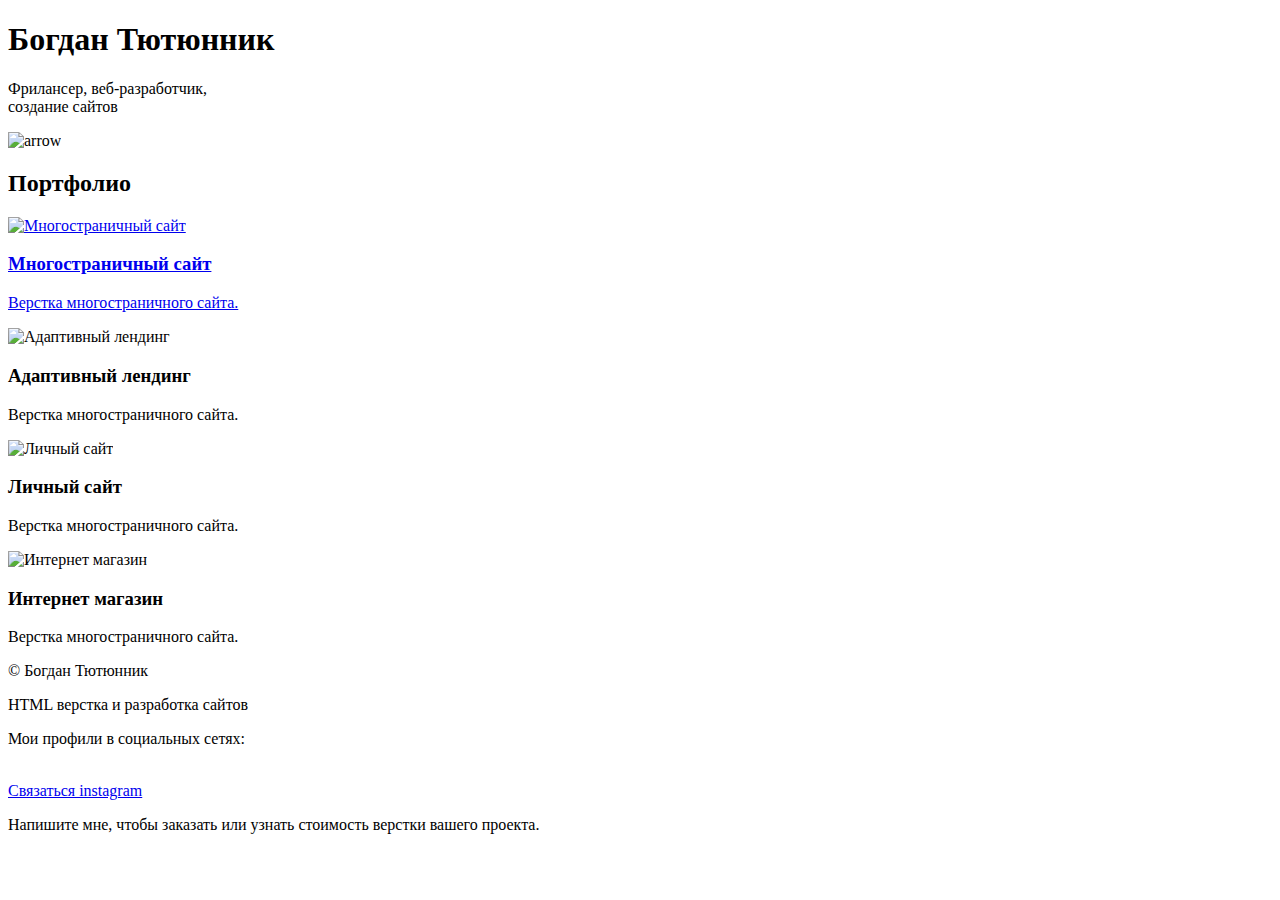
==== index.html @ beedc9cf "Add files via upload" ====
<!DOCTYPE html>
<html lang="en">

<head>
    <meta charset="UTF-8">
    <meta http-equiv="X-UA-Compatible" content="IE=edge">
    <meta name="viewport" content="width=device-width, initial-scale=1.0">
    <title>PORTFOLIO</title>
    <link rel="stylesheet" href="./css/main.css">
    <link rel="preconnect" href="https://fonts.googleapis.com">
    <link rel="preconnect" href="https://fonts.gstatic.com" crossorigin>
    <link href="https://fonts.googleapis.com/css2?family=Montserrat:wght@400;600;700&display=swap" rel="stylesheet">
</head>

<body>
    <div class="header">
        <h1 class="header-title">Богдан Тютюнник</h1>
        <p class="header-subtitle">Фрилансер, веб-разработчик,<br>создание сайтов</p>
        <div class="header-arrow">
            <img src="./img/header/icon.svg" alt="arrow">
        </div>
    </div>
    <div class="portfolio">
        <div class="container">
            <h2 class="portfolio-header">Портфолио</h2>
            <div class="portfolio-cards-wrapper">
                <div class="card">
                    <a href="forest-travel.html" class="card-link">
                        <img class="card-img" src="./img/portfolio/forest.jpg.jpg" alt="Многостраничный сайт">
                        <h3 class="card-title">Многостраничный сайт</h3>
                        <p>Верстка многостраничного сайта.</p>
                    </a>
                </div>
                <div class="card">
                    <img class="card-img" src="./img/portfolio/unit.jpg.jpg" alt="Адаптивный лендинг">
                    <h3 class="card-title">Адаптивный лендинг</h3>
                    <p>Верстка многостраничного сайта.</p>
                </div>
                <div class="card">
                    <img class="card-img" src="./img/portfolio/portfolio.jpg.jpg" alt="Личный сайт ">
                    <h3 class="card-title">Личный сайт</h3>
                    <p>Верстка многостраничного сайта.</p>
                </div>
                <div class="card">
                    <img class="card-img" src="./img/portfolio/quantum.jpg.jpg" alt="Интернет магазин">
                    <h3 class="card-title">Интернет магазин</h3>
                    <p>Верстка многостраничного сайта.</p>
                </div>
            </div>

        </div>
    </div>
    <div class="footer">
        <div class="container">
            <div class="footer-row">
                <div class="footer-copyright footer-col">
                    <div class="footer-copyright-name">© Богдан Тютюнник</div>
                    <p>HTML верстка и разработка сайтов</p>
                </div>
                <div class="footer-icons footer-col">
                    <p>Мои профили в социальных сетях:</p>
                    <div class="footer-icons-row">
                        <a href="https://instagram.com/ever.young.man?igshid=YmMyMTA2M2Y="><img src="./img/social/instagram.svg" alt=""></a>
                        <a href="https://www.facebook.com/profile.php?id=100017195525974"><img src="./img/social/facebook.svg" alt=""></a>
                        <a href="https://www.linkedin.com/in/bohdan-tiutiunnyk/"><img src="./img/social/linkedin-in-brands.svg" alt=""></a>
                        <a href="https://github.com/bohdanfront"><img src="./img/social/github-brands.svg" alt=""></a>
                    </div>
                </div>
                <div class="footer-contacts footer-col">
                    <a href="https://instagram.com/ever.young.man?igshid=YmMyMTA2M2Y=" class="footer-button">Связаться instagram</a>
                    <p>Напишите мне, чтобы заказать или узнать стоимость верстки вашего проекта.</p>
                </div>
            </div>
        </div>
    </div>



</body>

</html>
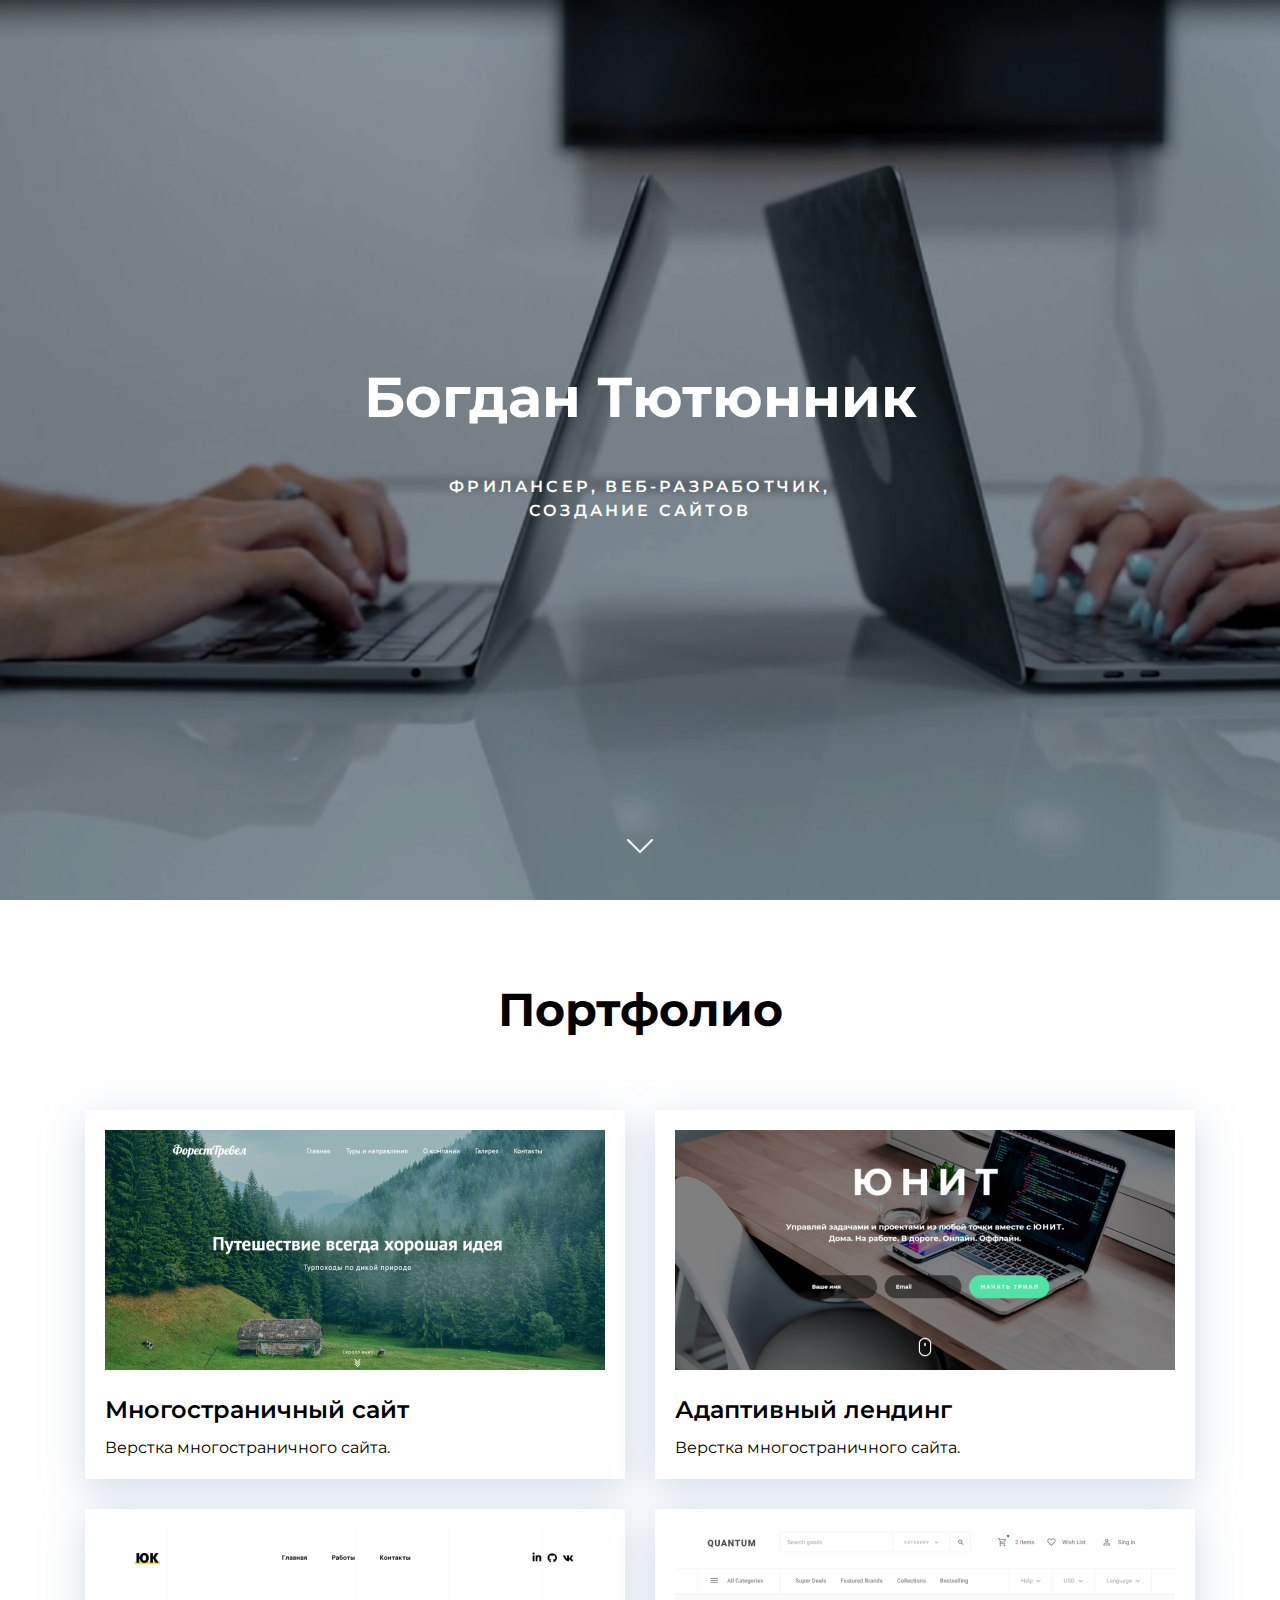
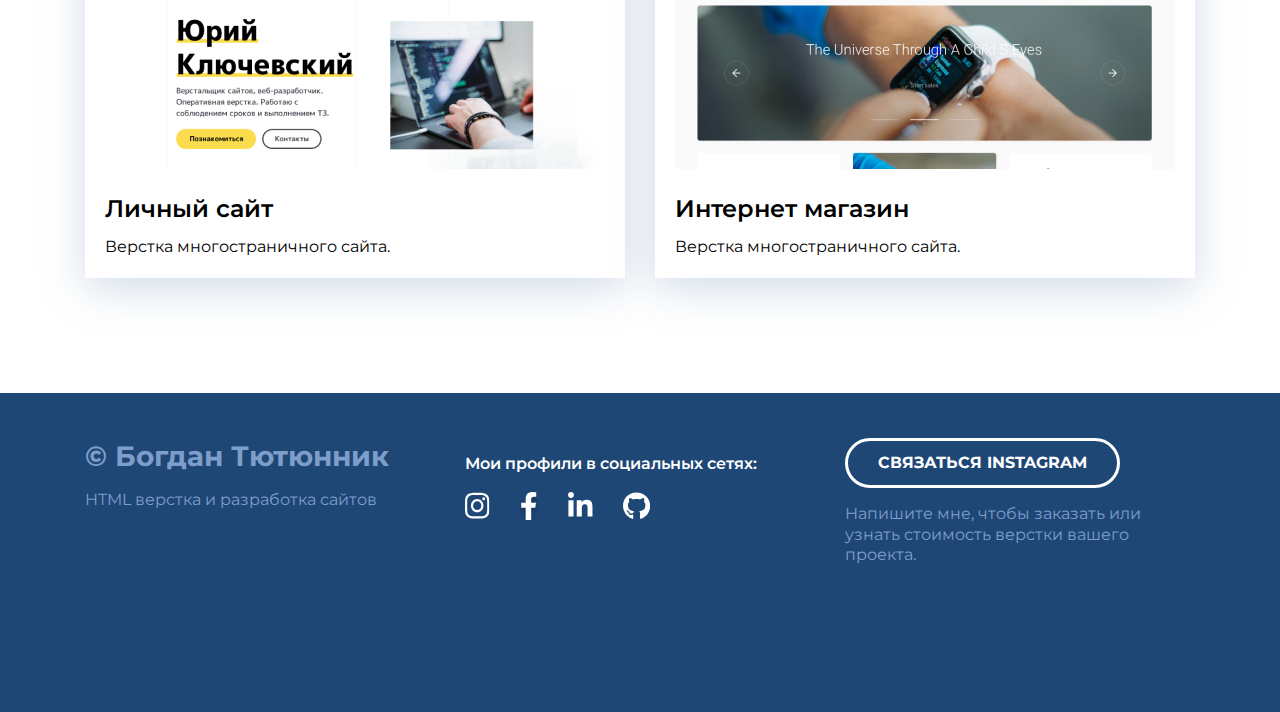
==== commit 54b98574: "Add files via upload" ====
--- a/index.html
+++ b/index.html
@@ -7,21 +7,22 @@
     <meta name="viewport" content="width=device-width, initial-scale=1.0">
     <title>PORTFOLIO</title>
     <link rel="stylesheet" href="./css/main.css">
+    <link rel="stylesheet" href="./css/media.css">
     <link rel="preconnect" href="https://fonts.googleapis.com">
     <link rel="preconnect" href="https://fonts.gstatic.com" crossorigin>
     <link href="https://fonts.googleapis.com/css2?family=Montserrat:wght@400;600;700&display=swap" rel="stylesheet">
 </head>
 
 <body>
-    <div class="header">
+    <header class="header" id="header">
         <h1 class="header-title">Богдан Тютюнник</h1>
         <p class="header-subtitle">Фрилансер, веб-разработчик,<br>создание сайтов</p>
-        <div class="header-arrow">
+        <a href="#portfolio" class="header-arrow">
             <img src="./img/header/icon.svg" alt="arrow">
-        </div>
-    </div>
-    <div class="portfolio">
-        <div class="container">
+        </a>
+    </header>
+    <main class="portfolio">
+        <section class="container" id="portfolio">
             <h2 class="portfolio-header">Портфолио</h2>
             <div class="portfolio-cards-wrapper">
                 <div class="card">
@@ -32,25 +33,30 @@
                     </a>
                 </div>
                 <div class="card">
-                    <img class="card-img" src="./img/portfolio/unit.jpg.jpg" alt="Адаптивный лендинг">
-                    <h3 class="card-title">Адаптивный лендинг</h3>
-                    <p>Верстка многостраничного сайта.</p>
+                    <a href="forest-travel.html" class="card-link">
+                        <img class="card-img" src="./img/portfolio/unit.jpg.jpg" alt="Адаптивный лендинг">
+                        <h3 class="card-title">Адаптивный лендинг</h3>
+                        <p>Верстка многостраничного сайта.</p>
+                    </a>
                 </div>
                 <div class="card">
-                    <img class="card-img" src="./img/portfolio/portfolio.jpg.jpg" alt="Личный сайт ">
-                    <h3 class="card-title">Личный сайт</h3>
-                    <p>Верстка многостраничного сайта.</p>
+                    <a href="forest-travel.html" class="card-link">
+                        <img class="card-img" src="./img/portfolio/portfolio.jpg.jpg" alt="Личный сайт ">
+                        <h3 class="card-title">Личный сайт</h3>
+                        <p>Верстка многостраничного сайта.</p>
+                    </a>
                 </div>
                 <div class="card">
-                    <img class="card-img" src="./img/portfolio/quantum.jpg.jpg" alt="Интернет магазин">
-                    <h3 class="card-title">Интернет магазин</h3>
-                    <p>Верстка многостраничного сайта.</p>
+                    <a href="forest-travel.html" class="card-link">
+                        <img class="card-img" src="./img/portfolio/quantum.jpg.jpg" alt="Интернет магазин">
+                        <h3 class="card-title">Интернет магазин</h3>
+                        <p>Верстка многостраничного сайта.</p>
+                    </a>
                 </div>
             </div>
-
-        </div>
-    </div>
-    <div class="footer">
+        </section>
+    </main>
+    <footer class="footer">
         <div class="container">
             <div class="footer-row">
                 <div class="footer-copyright footer-col">
@@ -72,9 +78,11 @@
                 </div>
             </div>
         </div>
-    </div>
+    </footer>
 
-
+    <script src="./libs/jQuery/jquery-3.6.1.min.js"></script>
+    <script src="./libs/vibe/jquery.vide.min.js"></script>
+    <script src="./js/main.js"></script>
 
 </body>
 
--- a/css/main.css
+++ b/css/main.css
@@ -0,0 +1,276 @@
+* {
+    box-sizing: border-box;
+}
+
+html {
+    scroll-behavior: smooth;
+}
+
+body {
+    margin: 0;
+    font-family: 'Montserrat', sans-serif;
+    color: #000000;
+}
+
+img {
+    max-width: 100%;
+}
+
+.container {
+    max-width: 1140px;
+    margin-left: auto;
+    margin-right: auto;
+    padding-left: 15px;
+    padding-right: 15px;
+}
+
+.header {
+    width: 100%;
+    height: 100vh;
+    display: flex;
+    flex-direction: column;
+    justify-content: center;
+    align-items: center;
+    background-size: cover;
+    background-position: center;
+    position: relative;
+}
+
+.header-title {
+    margin: 0;
+    margin-bottom: 25px;
+    font-weight: 700;
+    font-size: 56px;
+    line-height: 130%;
+    text-align: center;
+    color: #ffffff;
+}
+
+.header-subtitle {
+    font-weight: 600;
+    font-size: 16px;
+    line-height: 150%;
+    text-align: center;
+    letter-spacing: 0.2em;
+    text-transform: uppercase;
+    color: #ffffff;
+}
+
+.header-arrow {
+    width: 48px;
+    height: 48px;
+    position: absolute;
+    bottom: 30px;
+    left: 50%;
+    transform: translate(-50%, 0);
+
+}
+
+.header-arrow img:hover {
+    transform: scale(1.04);
+}
+
+.portfolio {
+    padding-top: 80px;
+    padding-bottom: 115px;
+}
+
+.portfolio-header {
+    font-weight: 700;
+    font-size: 46px;
+    line-height: 130%;
+    text-align: center;
+    color: #000000;
+    margin: 0;
+    margin-bottom: 70px;
+}
+
+.portfolio-cards-wrapper {
+    display: flex;
+    flex-wrap: wrap;
+    justify-content: space-between;
+}
+
+.card {
+    background-color: #ffffff;
+    max-width: 540px;
+    margin-bottom: 30px;
+    box-shadow: 0px 10px 40px rgba(126, 155, 189, 0.35);
+    transition: transform 0.2s ease-in;
+}
+
+.card:hover {
+    transform: translateY(-15px);
+}
+
+.card-link {
+    text-decoration: none;
+    display: block;
+    color: #000000;
+    padding: 20px;
+    transition: color 0.2s ease-in;
+}
+
+.card-link:hover {
+    color: rgb(39, 91, 236);
+}
+
+.card:last-child,
+.card:nth-last-child(2) {
+    margin-bottom: 0;
+}
+
+.card-img {
+    margin-bottom: 20px;
+}
+
+.card-title {
+    margin: 0;
+    margin-bottom: 13px;
+    font-weight: 600;
+    font-size: 24px;
+    line-height: 130%;
+}
+
+.card p {
+    font-weight: 400;
+    font-size: 16px;
+    line-height: 130%;
+    margin: 0;
+}
+
+.footer {
+    padding-top: 45px;
+    padding-bottom: 130px;
+    background: #1E4776;
+    color: #ffffff;
+}
+
+.footer-row {
+    display: flex;
+    justify-content: space-between;
+}
+
+.footer-col {
+    max-width: 350px;
+    flex-grow: 1;
+}
+
+.footer-copyright {
+    color: #7E9EC9;
+    line-height: 1.3;
+}
+
+.footer-copyright-name {
+    font-weight: 700;
+    font-size: 28px;
+    margin-bottom: 15px;
+}
+
+.footer-copyright-name p {
+    font-style: 16px;
+    font-weight: 600;
+    margin: 0;
+    margin-bottom: 15px;
+}
+
+.footer-icons p {
+    font-weight: 600;
+    font-size: 16px;
+    line-height: 1.3;
+}
+
+.footer-icons-row {
+    display: flex;
+    align-items: center;
+}
+
+.footer-icons-row>*+* {
+    margin-left: 30px;
+}
+
+.footer-icons-row a:hover {
+    transform: scale(1.04);
+    cursor: pointer;
+}
+
+.footer-button {
+    display: inline-block;
+    border: 3px solid #FFFFFF;
+    border-radius: 50px;
+    color: #FFFFFF;
+    height: 50px;
+    padding-left: 30px;
+    padding-right: 30px;
+    line-height: 44px;
+    font-weight: 700;
+    font-size: 16px;
+    text-transform: uppercase;
+    text-decoration: none;
+    cursor: pointer;
+    transition: all 0.2s ease-in;
+}
+
+.footer-contacts p {
+    font-size: 16px;
+    line-height: 1.3;
+    color: #7E9EC9;
+    margin-bottom: 15px 0;
+}
+
+.footer-contacts a:hover {
+    transform: scale(1.04);
+}
+
+.project {
+    padding: 80px 0 120px 0;
+    text-align: center;
+}
+
+.project-header {
+    margin: 0;
+    margin-bottom: 40px;
+    font-weight: 700;
+    font-size: 46px;
+    line-height: 1.3;
+    text-align: center;
+    color: #000000;
+}
+
+.project-img {
+    margin-bottom: 70px;
+}
+
+.project-description {
+    max-width: 730px;
+    margin: 0 auto 60px;
+}
+
+.project-description p {
+    margin-top: 0;
+    margin-bottom: 15px;
+    font-size: 16px;
+    line-height: 1.5;
+}
+
+.project-btn-back {
+    display: inline-block;
+    border: 3px solid #275BEC;
+    border-radius: 50px;
+    color: #275BEC;
+    height: 60px;
+    padding-left: 30px;
+    padding-right: 30px;
+    line-height: 54px;
+    font-weight: 700;
+    font-size: 16px;
+    text-transform: uppercase;
+    text-decoration: none;
+    cursor: pointer;
+    transition: all 0.2s ease-in;
+}
+
+.container a:hover {
+    transform: scale(1.04);
+}
+
--- a/css/media.css
+++ b/css/media.css
@@ -0,0 +1,114 @@
+@media (max-width:1140px) {
+    .card {
+        width: calc(50% - 15px);
+    }
+
+    .footer {
+        padding-top: 40px;
+        padding-bottom: 60px;
+    }
+
+    .footer-row {
+        flex-direction: column-reverse;
+        align-items: center;
+        text-align: center;
+    }
+
+    .footer-col {
+        margin-bottom: 50px;
+    }
+
+    .footer-col:first-child {
+        margin-bottom: 0;
+    }
+}
+
+@media (max-width:760px) {
+    .header-title {
+        font-size: 32px;
+    }
+
+    .header-subtitle {
+        font-size: 14px;
+    }
+
+    .portfolio {
+        padding-top: 40px;
+        padding-bottom: 60px;
+    }
+
+    .portfolio-header {
+        font-size: 32px;
+        margin-bottom: 30px;
+    }
+
+    .portfolio-cards-wrapper {
+        justify-content: center;
+    }
+
+    .card {
+        width: 100%;
+        max-width: 530px;
+    }
+
+    card:nth-last-child(2) {
+        margin-bottom: 30px;
+    }
+
+    .card-link {
+        padding: 15px;
+    }
+
+    .car-img {
+        margin-bottom: 10px;
+    }
+
+    .card-title {
+        font-size: 18px;
+        margin-bottom: 10px;
+    }
+
+    .card p {
+        font-size: 14px;
+    }
+
+    .footer-copyright-name {
+        font-size: 18px;
+        margin-bottom: 5px;
+    }
+    
+    .footer-copyright p {
+        font-size: 14px;
+    }
+
+    .footer-icons p {
+        font-size: 14px;
+    }
+
+    .footer-contacts p {
+        font-size: 14px;
+    }
+
+    .project {
+        padding: 40px 0 60px;
+    }
+
+    .project-header {
+        font-size: 28px;
+        margin-bottom: 30px;
+    }
+
+    .project-img {
+        margin-bottom: 20px;
+    }
+
+    .project-description {
+        margin-bottom: 50px;
+    }
+
+    .project-btn-back {
+        padding: 0 10px;
+        width: 100%;
+        max-width: 320px;
+    }
+}
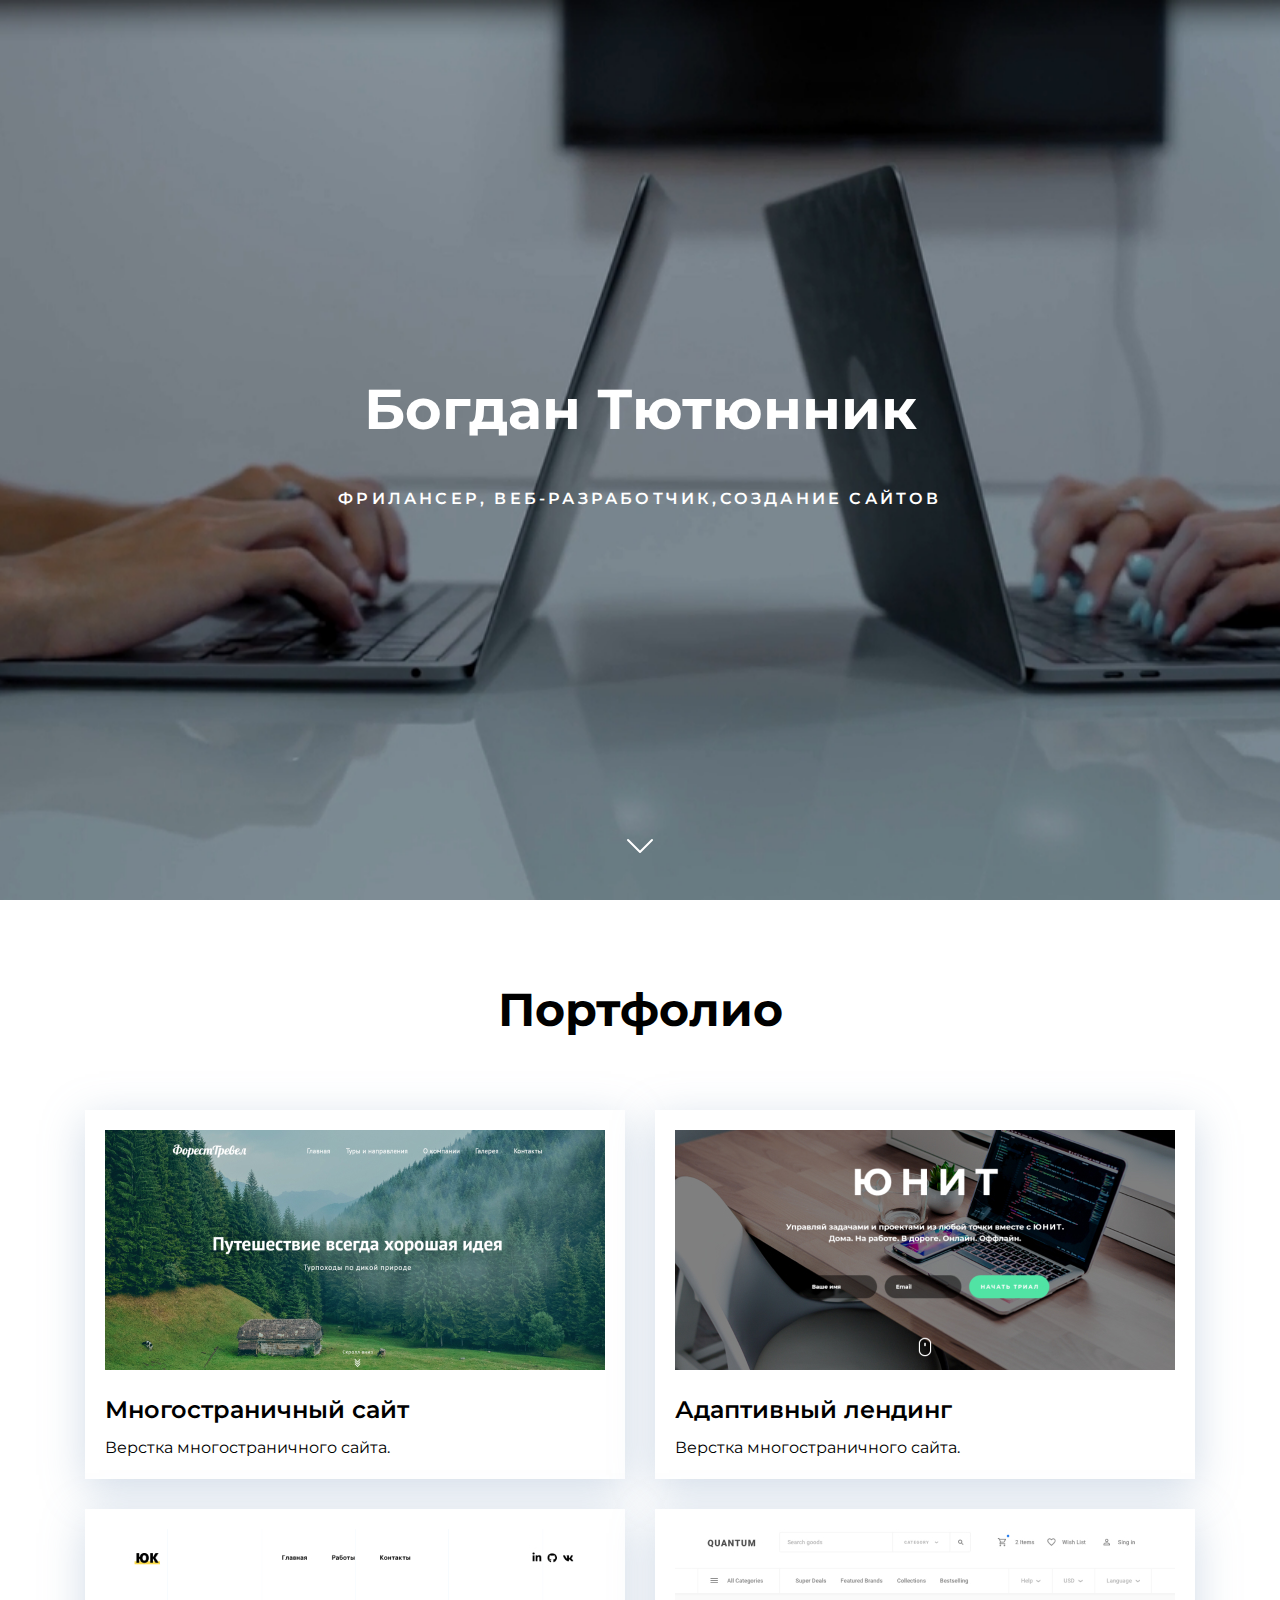
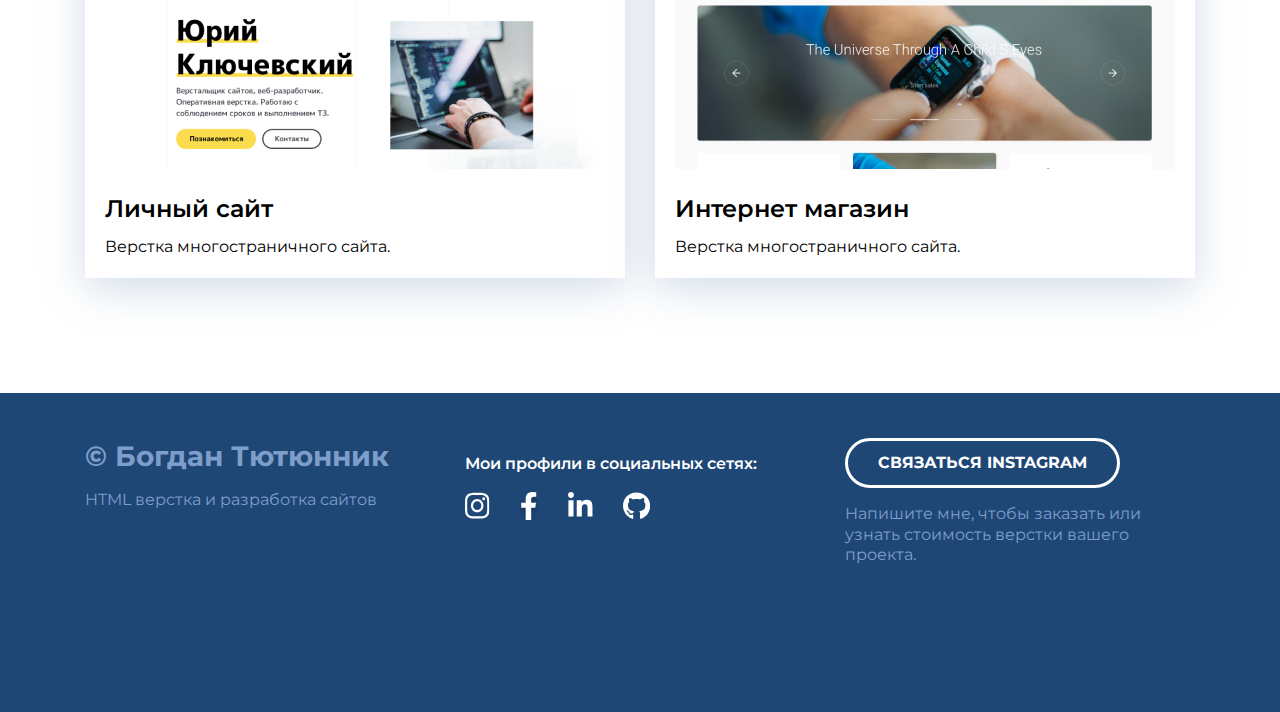
==== commit ffabc359: "Add files via upload" ====
--- a/index.html
+++ b/index.html
@@ -11,12 +11,16 @@
     <link rel="preconnect" href="https://fonts.googleapis.com">
     <link rel="preconnect" href="https://fonts.gstatic.com" crossorigin>
     <link href="https://fonts.googleapis.com/css2?family=Montserrat:wght@400;600;700&display=swap" rel="stylesheet">
+
+    <script src="./libs/jQuery/jquery-3.6.1.min.js"></script>
+    <script src="./libs/vibe/jquery.vide.min.js"></script>
+    <script src="./js/main.js"></script>
 </head>
 
 <body>
     <header class="header" id="header">
         <h1 class="header-title">Богдан Тютюнник</h1>
-        <p class="header-subtitle">Фрилансер, веб-разработчик,<br>создание сайтов</p>
+        <p class="header-subtitle">Фрилансер, веб-разработчик,создание сайтов</p>
         <a href="#portfolio" class="header-arrow">
             <img src="./img/header/icon.svg" alt="arrow">
         </a>
@@ -79,11 +83,6 @@
             </div>
         </div>
     </footer>
-
-    <script src="./libs/jQuery/jquery-3.6.1.min.js"></script>
-    <script src="./libs/vibe/jquery.vide.min.js"></script>
-    <script src="./js/main.js"></script>
-
 </body>
 
 </html>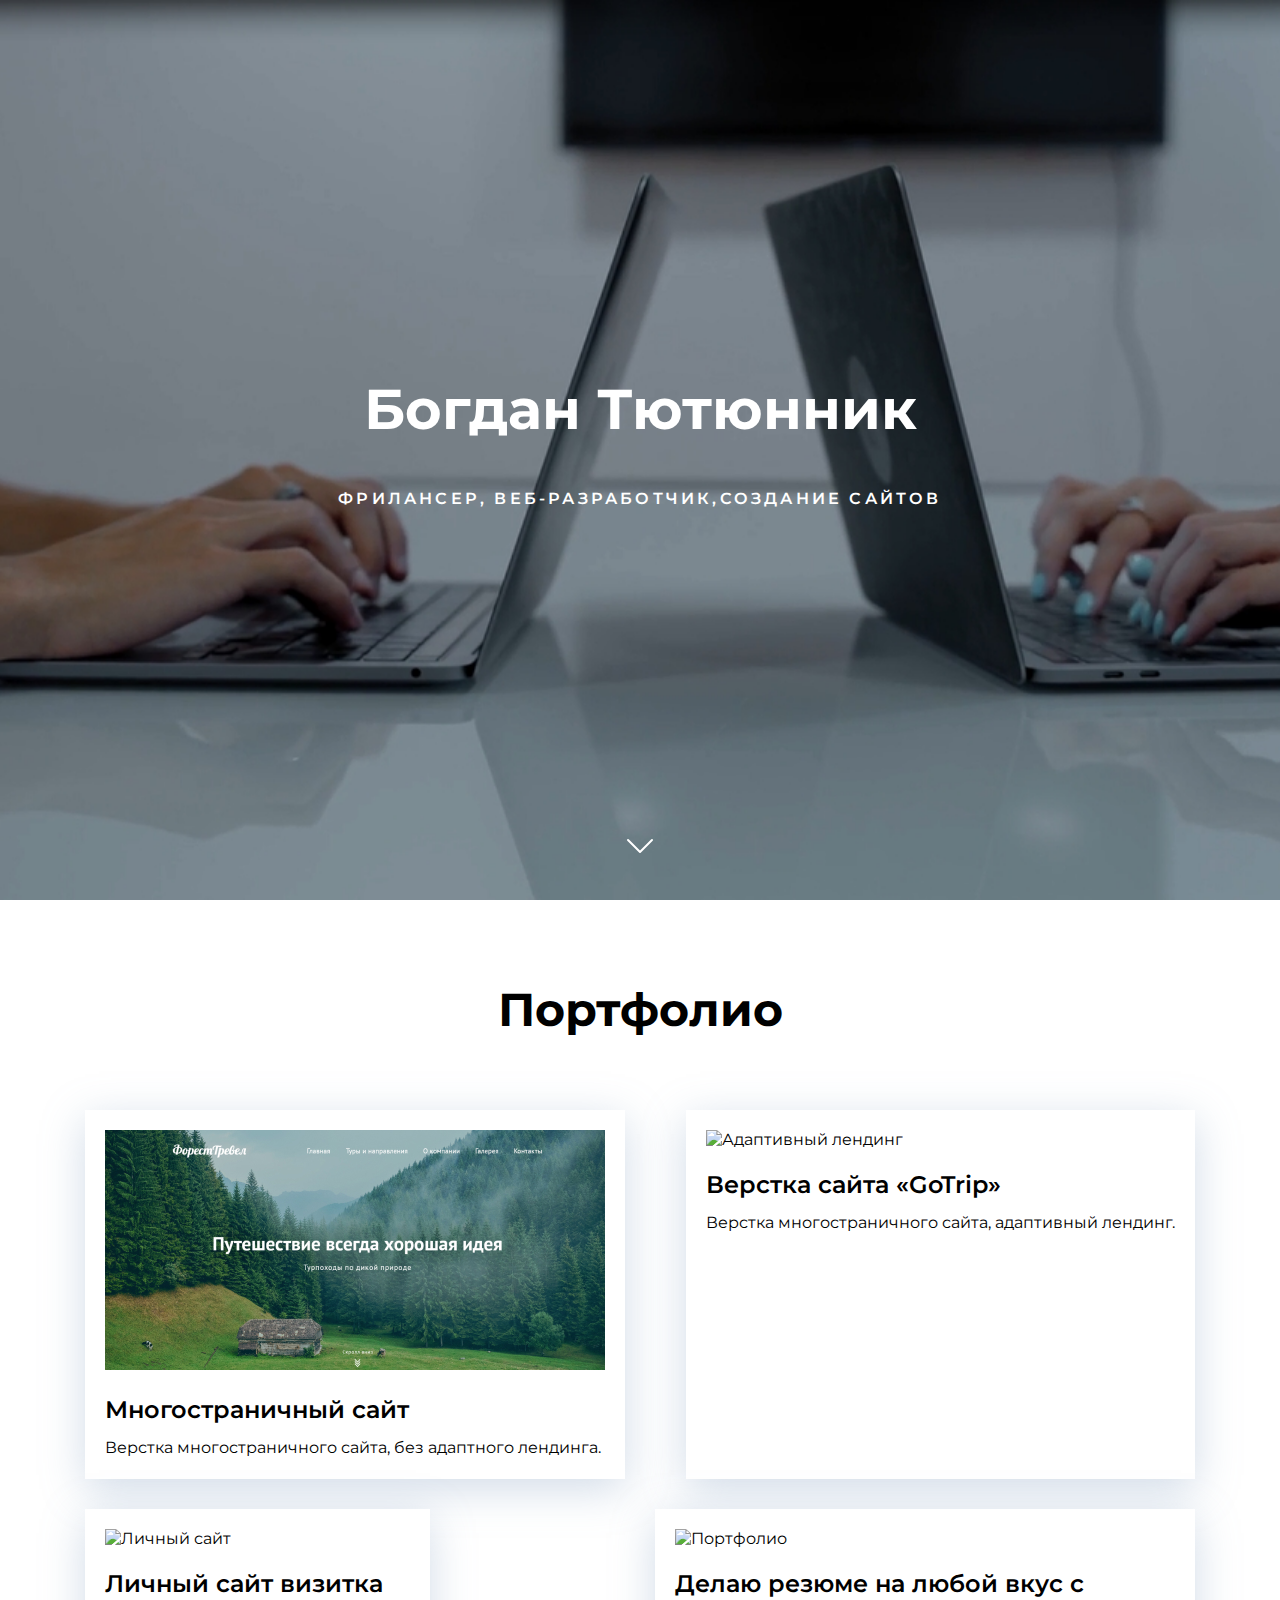
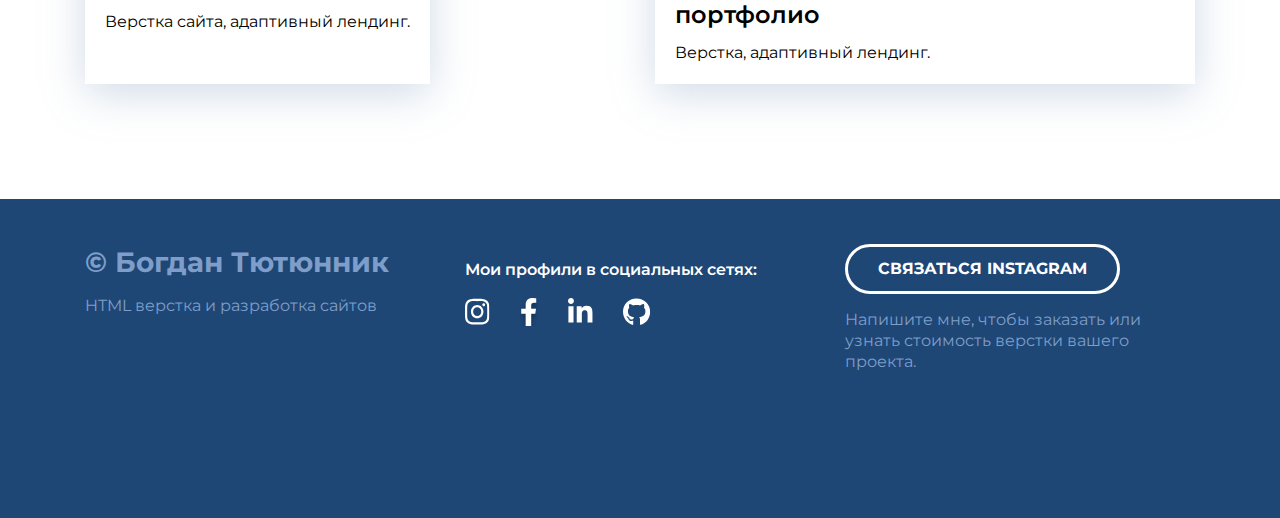
==== commit a78c8732: "Add files via upload" ====
--- a/index.html
+++ b/index.html
@@ -33,28 +33,28 @@
                     <a href="forest-travel.html" class="card-link">
                         <img class="card-img" src="./img/portfolio/forest.jpg.jpg" alt="Многостраничный сайт">
                         <h3 class="card-title">Многостраничный сайт</h3>
-                        <p>Верстка многостраничного сайта.</p>
+                        <p>Верстка многостраничного сайта, без адаптного лендинга.</p>
                     </a>
                 </div>
                 <div class="card">
-                    <a href="forest-travel.html" class="card-link">
-                        <img class="card-img" src="./img/portfolio/unit.jpg.jpg" alt="Адаптивный лендинг">
-                        <h3 class="card-title">Адаптивный лендинг</h3>
-                        <p>Верстка многостраничного сайта.</p>
+                    <a href="GoTrip.html" class="card-link">
+                        <img class="card-img" src="./img/portfolio/GoTrip.jpg" alt="Адаптивный лендинг">
+                        <h3 class="card-title">Верстка сайта «GoTrip»</h3>
+                        <p>Верстка многостраничного сайта, адаптивный лендинг.</p>
                     </a>
                 </div>
                 <div class="card">
-                    <a href="forest-travel.html" class="card-link">
-                        <img class="card-img" src="./img/portfolio/portfolio.jpg.jpg" alt="Личный сайт ">
-                        <h3 class="card-title">Личный сайт</h3>
-                        <p>Верстка многостраничного сайта.</p>
+                    <a href="vizit.html" class="card-link">
+                        <img class="card-img" src="./img/portfolio/vizit.jpg" alt="Личный сайт ">
+                        <h3 class="card-title">Личный сайт визитка</h3>
+                        <p>Верстка сайта, адаптивный лендинг.</p>
                     </a>
                 </div>
                 <div class="card">
-                    <a href="forest-travel.html" class="card-link">
-                        <img class="card-img" src="./img/portfolio/quantum.jpg.jpg" alt="Интернет магазин">
-                        <h3 class="card-title">Интернет магазин</h3>
-                        <p>Верстка многостраничного сайта.</p>
+                    <a href="cv.html" class="card-link">
+                        <img class="card-img" src="./img/portfolio/cv.jpg" alt="Портфолио">
+                        <h3 class="card-title">Делаю резюме на любой вкус с портфолио</h3>
+                        <p>Верстка, адаптивный лендинг.</p>
                     </a>
                 </div>
             </div>
